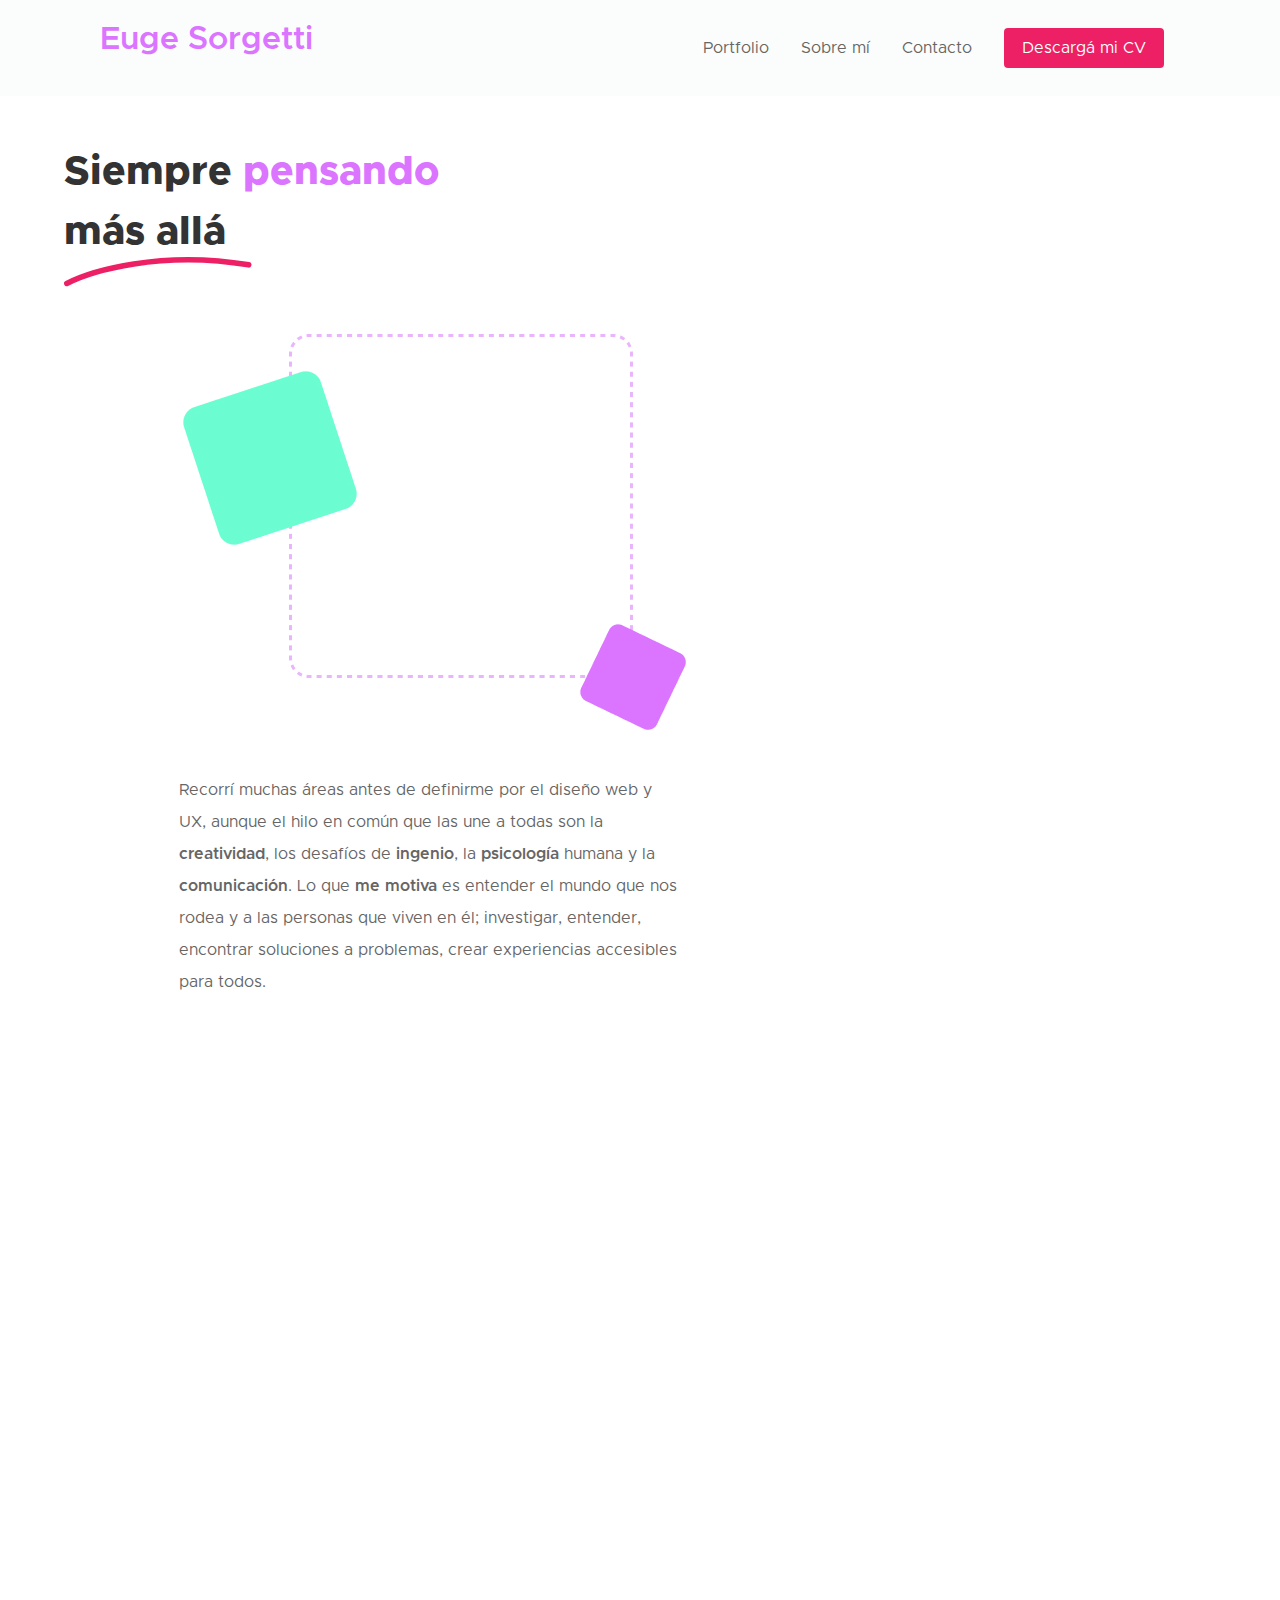
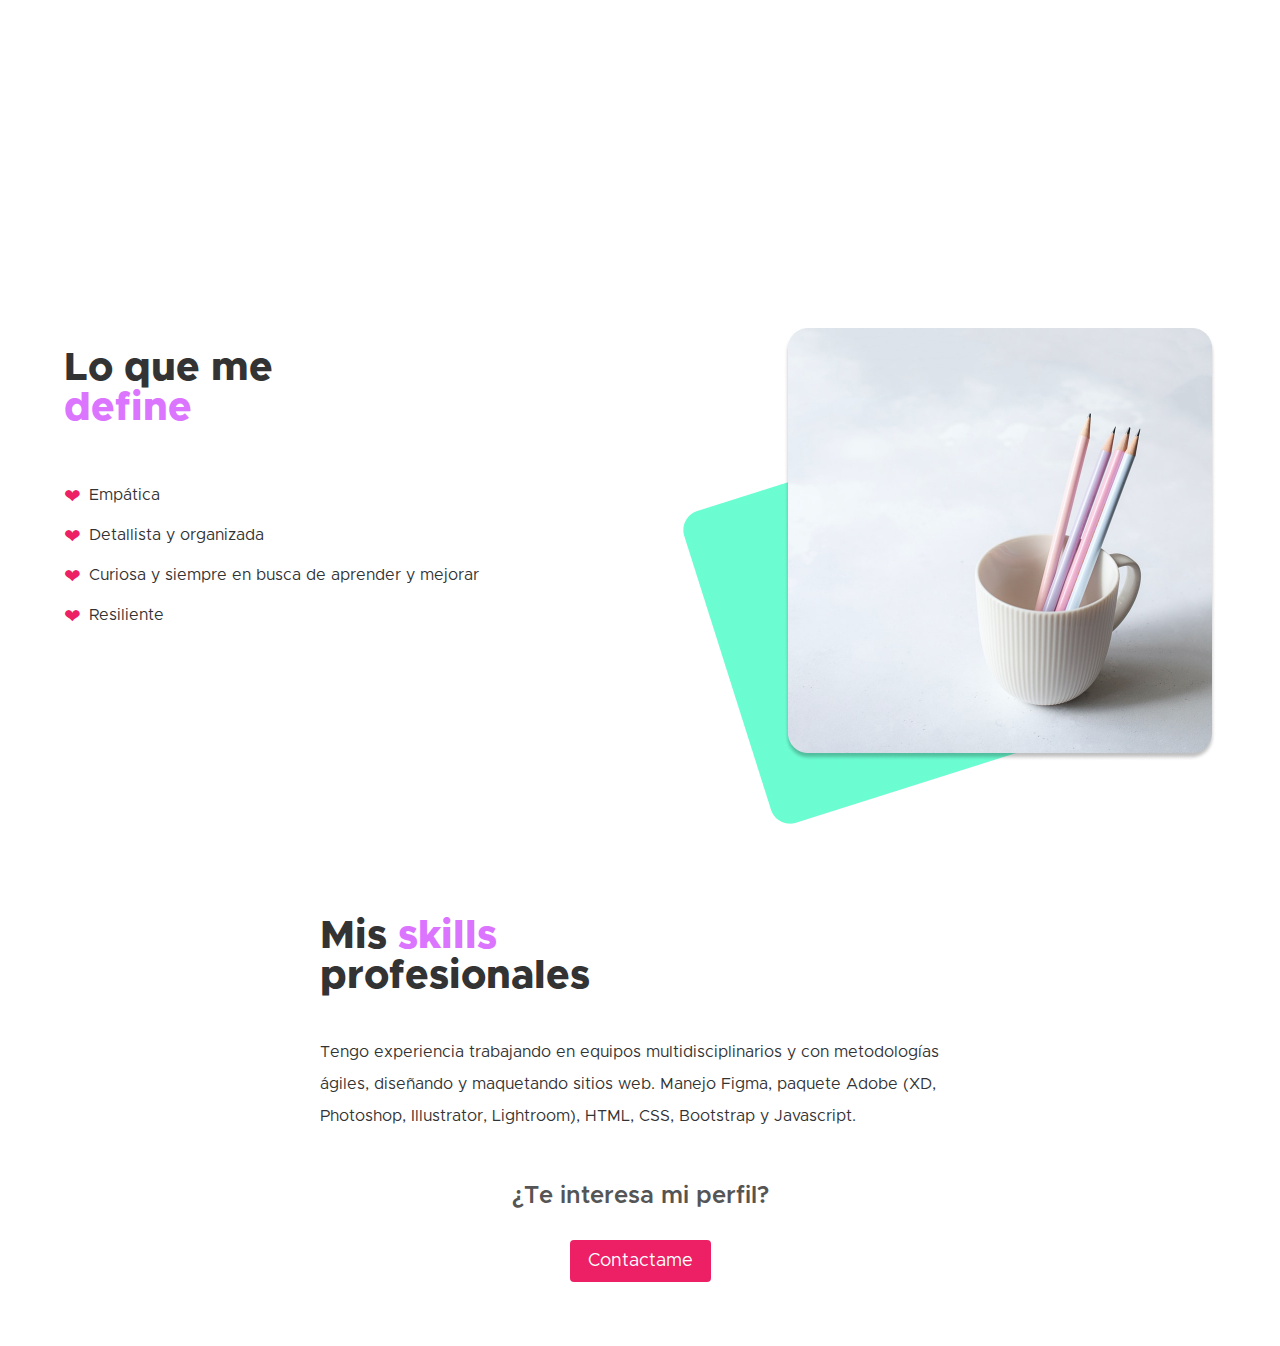
==== about.html @ 600e2c35 "Portfolio 2022" ====
<!DOCTYPE html>
<html lang="en">

<head>
    <meta charset="UTF-8">
    <meta http-equiv="X-UA-Compatible" content="IE=edge">
    <meta name="viewport" content="width=device-width, initial-scale=1.0">
    <link rel="stylesheet" href="style.css">
    <title>Document</title>
</head>

<body>
    <nav class="navbar">
        <div class="logo"><a href="index.html">Euge Sorgetti</a></div>
        <ul class="nav">
            <li class="nav-link">
                <a href="index.html#portfolio">Portfolio</a>
            </li>
            <li class="nav-link">
                <a href="about.html">Sobre mí</a>
            </li>
            <li class="nav-link">
                <a href="contacto.html">Contacto</a>
            </li>
            <li class="nav-link">
                <a href="https://drive.google.com/file/d/1_yiZOgOAzIWx47Ygrekd1llctquznwh_/view?usp=sharing" target="_blank" class="btn nav-btn">Descargá mi CV</a>
            </li>
        </ul>
    </nav>
    <section class="hero about">
            <h1>Siempre <span>pensando</span> <br> más allá <svg width="268" height="43" viewBox="0 0 268 43" fill="none" xmlns="http://www.w3.org/2000/svg">
                <path d="M4 38.5001C38.3333 20.8335 138.4 -9.19988 264 12.0001" stroke="#ED2065" stroke-width="8"
                    stroke-linecap="round" />
            </svg></h1>
           
        <div>
            <img src="imgs/squares.jpg" alt="">
            <p>

                Recorrí muchas áreas antes de definirme por el diseño web y UX, aunque el hilo en común que las une a
                todas son la <em>creatividad</em>, los desafíos de <em>ingenio</em>, la <em>psicología</em> humana y la <em>comunicación</em>.
                Lo que <em>me motiva</em> es entender el mundo que nos rodea y a las personas que viven en él; investigar,
                entender, encontrar soluciones a problemas, crear experiencias accesibles para todos.
            </p>
        </div>
    </section>
    <section class="quote">
        <p class="quotation">“A veces pienso hasta en seis cosas imposibles antes del desayuno”</p>
        <p class="source">Lewis Carroll, Alicia en el País de las Maravillas</p>
    </section>
    <section class="about-me">
        <div>
            <h2>Lo que me <span> <br> define</span></h2>
            <ul>
                <li>Empática</li>
                <li>Detallista y organizada</li>
                <li>Curiosa y siempre en busca de aprender y mejorar</li>
                <li>Resiliente</li>
            </ul>
        </div>
        <div>
            <img src="imgs/about-me.jpg" alt="">
        </div>
    </section>
    <section class="skills">
        <h2>Mis <span>skills</span> <br> profesionales</h2>
        <p>Tengo experiencia trabajando en equipos multidisciplinarios y con metodologías ágiles, diseñando y maquetando
            sitios web.


            Manejo Figma, paquete Adobe (XD, Photoshop, Illustrator, Lightroom), HTML, CSS, Bootstrap y Javascript.

        </p>
        <div class="contact-me">
            <p>¿Te interesa mi perfil?</p>
            <a href="contacto.html" class="btn">Contactame</a>
        </div>
    </section>

</body>

</html>
---- style.css ----
* {
  margin: 0;
  padding: 0;
  -webkit-box-sizing: border-box;
          box-sizing: border-box;
}

/*Font Face*/
@font-face {
  font-family: 'Metropolis';
  src: url(metropolis/Metropolis-Thin.otf);
  font-weight: 100;
  font-style: normal;
}

@font-face {
  font-family: 'Metropolis';
  src: url(metropolis/Metropolis-ExtraLight.otf);
  font-weight: 200;
  font-style: normal;
}

@font-face {
  font-family: 'Metropolis';
  src: url(metropolis/Metropolis-Light.otf);
  font-weight: 300;
  font-style: normal;
}

@font-face {
  font-family: 'Metropolis';
  src: url(metropolis/Metropolis-Regular.otf);
  font-weight: 400;
  font-style: normal;
}

@font-face {
  font-family: 'Metropolis';
  src: url(metropolis/Metropolis-Medium.otf);
  font-weight: 500;
  font-style: normal;
}

@font-face {
  font-family: 'Metropolis';
  src: url(metropolis/Metropolis-SemiBold.otf);
  font-weight: 600;
  font-style: normal;
}

@font-face {
  font-family: 'Metropolis';
  src: url(metropolis/Metropolis-Bold.otf);
  font-weight: 700;
  font-style: normal;
}

@font-face {
  font-family: 'Metropolis';
  src: url(metropolis/Metropolis-ExtraBold.otf);
  font-weight: 800;
  font-style: normal;
}

@font-face {
  font-family: 'Metropolis';
  src: url(metropolis/Metropolis-Black.otf);
  font-weight: 900;
  font-style: normal;
}

@font-face {
  font-family: 'Metropolis';
  src: url(metropolis/Metropolis-ThinItalic.otf);
  font-weight: 100;
  font-style: italic;
}

@font-face {
  font-family: 'Metropolis';
  src: url(metropolis/Metropolis-ExtraLightItalic.otf);
  font-weight: 200;
  font-style: italic;
}

@font-face {
  font-family: 'Metropolis';
  src: url(metropolis/Metropolis-LightItalic.otf);
  font-weight: 300;
  font-style: italic;
}

@font-face {
  font-family: 'Metropolis';
  src: url(metropolis/Metropolis-RegularItalic.otf);
  font-weight: 400;
  font-style: italic;
}

@font-face {
  font-family: 'Metropolis';
  src: url(metropolis/Metropolis-MediumItalic.otf);
  font-weight: 500;
  font-style: italic;
}

@font-face {
  font-family: 'Metropolis';
  src: url(metropolis/Metropolis-SemiBold.otf);
  font-weight: 600;
  font-style: italic;
}

@font-face {
  font-family: 'Metropolis';
  src: url(metropolis/Metropolis-BoldItalic.otf);
  font-weight: 700;
  font-style: italic;
}

@font-face {
  font-family: 'Metropolis';
  src: url(metropolis/Metropolis-ExtraBoldItalic.otf);
  font-weight: 800;
  font-style: italic;
}

@font-face {
  font-family: 'Metropolis';
  src: url(metropolis/Metropolis-BlackItalic.otf);
  font-weight: 900;
  font-style: italic;
}

/*Variables*/
/*Base*/
html,
body {
  font-family: 'Metropolis';
  color: #333333;
}

.zd-body {
  background-image: url(imgs/zendesk-bg.jpg);
  min-height: 100vh;
  background-size: cover;
  background-position: center;
}

a {
  text-decoration: none;
  color: #666666;
}

.btn {
  background-color: #ED2065;
  color: #ffffff;
  padding: 12px 18px;
  border-radius: 4px;
  -webkit-box-shadow: inset 0 0 0 0 #c729ff;
          box-shadow: inset 0 0 0 0 #c729ff;
  font-size: 1rem;
  font-family: 'Metropolis';
}

.btn.btn-primary {
  border: none;
  cursor: pointer;
}

.btn:hover {
  -webkit-box-shadow: inset 300px 0 0 0 #c729ff;
          box-shadow: inset 300px 0 0 0 #c729ff;
  -webkit-transition: ease-in 0.3s;
  transition: ease-in 0.3s;
}

input[type="text"], input[type="email"], textarea {
  font-family: 'Metropolis';
  font-size: 1rem;
  padding-left: 12px;
  color: #666666;
}

input[type="text"]:focus, input[type="email"]:focus, textarea:focus {
  outline: 1px solid #FCB5CB;
  -webkit-box-shadow: 0 0 10px #FCB5CB;
          box-shadow: 0 0 10px #FCB5CB;
  border: none;
}

/*Navbar*/
.navbar {
  display: -webkit-box;
  display: -ms-flexbox;
  display: flex;
  width: 100%;
  -webkit-box-pack: justify;
      -ms-flex-pack: justify;
          justify-content: space-between;
  padding: 24px 100px;
  background: #FAFDFC;
}

.navbar .logo {
  font-size: 2rem;
}

.navbar .logo a {
  text-decoration: none;
  color: #DB75FF;
  font-weight: 600;
  font-style: normal;
}

.navbar .nav {
  display: -webkit-box;
  display: -ms-flexbox;
  display: flex;
  list-style: none;
  -webkit-box-pack: space-evenly;
      -ms-flex-pack: space-evenly;
          justify-content: space-evenly;
}

.navbar .nav .nav-link {
  padding: 1rem;
}

.navbar .nav .nav-link a {
  position: relative;
}

.navbar .nav .nav-link a::after {
  position: absolute;
  content: "";
  width: 0px;
  bottom: -10px;
  left: 0;
  height: 3px;
}

.navbar .nav .nav-link a:hover {
  font-weight: 600;
  font-style: normal;
}

.navbar .nav .nav-link a:hover::after {
  position: absolute;
  content: "";
  width: 100%;
  bottom: -10px;
  left: 0;
  height: 3px;
  background: linear-gradient(202.46deg, #ED2065 -19.01%, #DB75FF 20.59%, #2FE0E8 64.29%, #6BFDD1 132.17%);
  -webkit-transition: 300ms;
  transition: 300ms;
}

/*Home*/
.hero {
  display: -webkit-box;
  display: -ms-flexbox;
  display: flex;
  -webkit-box-pack: justify;
      -ms-flex-pack: justify;
          justify-content: space-between;
  -webkit-box-align: start;
      -ms-flex-align: start;
          align-items: flex-start;
  padding-top: 5%;
  max-width: 1300px;
  width: 90%;
  margin: 0 auto;
}

.hero h1 {
  font-weight: 800;
  font-style: normal;
  font-size: 2.5rem;
  margin-top: 20px;
}

.hero h1 span {
  color: #DB75FF;
}

.hero p {
  color: #666666;
  margin: 40px 0 50px 0;
}

.hero .btn {
  font-size: 1.2rem;
}

#portfolio {
  display: -webkit-box;
  display: -ms-flexbox;
  display: flex;
  margin: 0 auto;
  width: 90%;
  -ms-flex-wrap: wrap;
      flex-wrap: wrap;
  -webkit-box-pack: center;
      -ms-flex-pack: center;
          justify-content: center;
  -webkit-box-align: center;
      -ms-flex-align: center;
          align-items: center;
  margin-top: 5%;
}

#portfolio .card {
  width: 40%;
  aspect-ratio: 1/1;
  display: -webkit-box;
  display: -ms-flexbox;
  display: flex;
  -webkit-box-orient: vertical;
  -webkit-box-direction: normal;
      -ms-flex-direction: column;
          flex-direction: column;
  -webkit-box-pack: center;
      -ms-flex-pack: center;
          justify-content: center;
  -webkit-box-align: center;
      -ms-flex-align: center;
          align-items: center;
  border-radius: 20px;
  padding: 50px;
  margin: 20px;
  text-align: center;
}

#portfolio .card:nth-child(1) {
  background: -webkit-gradient(linear, left top, left bottom, from(#F9E6EA), to(#FCB5CB));
  background: linear-gradient(180deg, #F9E6EA 0%, #FCB5CB 100%);
}

#portfolio .card:nth-child(2) {
  background: -webkit-gradient(linear, left top, left bottom, from(#F4E6F9), to(#E9B5FC));
  background: linear-gradient(180deg, #F4E6F9 0%, #E9B5FC 100%);
}

#portfolio .card:nth-child(3) {
  background: linear-gradient(178.85deg, #C5FAFC 15.34%, #2FE0E8 130.02%);
}

#portfolio .card:nth-child(4) {
  background: -webkit-gradient(linear, left top, left bottom, from(#D4F9EE), to(#6BFDD1));
  background: linear-gradient(180deg, #D4F9EE 0%, #6BFDD1 100%);
}

#portfolio .card img {
  width: 80%;
  margin-bottom: 24px;
}

#portfolio .card .card-title {
  color: #333333;
  margin: 24px 0;
}

#portfolio .card .card-description {
  color: #555555;
  font-size: 0.875rem;
}

/*About*/
.hero.about {
  max-width: 1500px;
  padding-top: 2%;
  -webkit-box-orient: vertical;
  -webkit-box-direction: normal;
      -ms-flex-direction: column;
          flex-direction: column;
}

.hero.about h1 {
  position: relative;
  margin-bottom: 72px;
  line-height: 1.5;
}

.hero.about h1 svg {
  position: absolute;
  left: 0;
  top: 90%;
  width: 50%;
}

.hero.about div {
  display: -webkit-box;
  display: -ms-flexbox;
  display: flex;
  -webkit-box-pack: justify;
      -ms-flex-pack: justify;
          justify-content: space-between;
  width: 80%;
  -ms-flex-item-align: center;
      align-self: center;
  -ms-flex-wrap: wrap;
      flex-wrap: wrap;
}

.hero.about div img {
  -ms-flex-item-align: start;
      align-self: flex-start;
}

.hero.about p {
  max-width: 500px;
  line-height: 2;
}

.hero.about p em {
  font-weight: 600;
  font-style: normal;
}

.quote {
  background-image: url(imgs/mesh.jpg);
  background-attachment: fixed;
  background-size: cover;
  min-height: 80vh;
  color: #ffffff;
  display: -webkit-box;
  display: -ms-flexbox;
  display: flex;
  -webkit-box-pack: center;
      -ms-flex-pack: center;
          justify-content: center;
  -webkit-box-align: center;
      -ms-flex-align: center;
          align-items: center;
  -webkit-box-orient: vertical;
  -webkit-box-direction: normal;
      -ms-flex-direction: column;
          flex-direction: column;
  text-align: center;
  margin-top: 96px;
}

.quote .quotation {
  font-size: 2rem;
  font-weight: 700;
  font-style: normal;
  width: 90%;
  max-width: 400px;
}

.quote .source {
  font-size: 1rem;
  font-weight: 300;
  font-style: italic;
  margin-top: 24px;
}

.about-me {
  display: -webkit-box;
  display: -ms-flexbox;
  display: flex;
  -webkit-box-orient: horizontal;
  -webkit-box-direction: normal;
      -ms-flex-direction: row;
          flex-direction: row;
  -webkit-box-pack: justify;
      -ms-flex-pack: justify;
          justify-content: space-between;
  -webkit-box-align: space-between;
      -ms-flex-align: space-between;
          align-items: space-between;
  -ms-flex-wrap: wrap;
      flex-wrap: wrap;
  padding-top: 5%;
  max-width: 1300px;
  width: 90%;
  margin: 0 auto;
}

.about-me h2 {
  font-weight: 800;
  font-style: normal;
  font-size: 2.5rem;
  margin-top: 20px;
}

.about-me h2 span {
  color: #DB75FF;
}

.about-me ul {
  margin-top: 48px;
}

.about-me ul li {
  list-style: none;
  padding: 8px 0;
}

.about-me ul li:before {
  content: "\2764";
  color: #ED2065;
  font-size: 1.25rem;
  vertical-align: middle;
  padding-right: 8px;
}

.skills {
  display: -webkit-box;
  display: -ms-flexbox;
  display: flex;
  -webkit-box-orient: horizontal;
  -webkit-box-direction: normal;
      -ms-flex-direction: row;
          flex-direction: row;
  -webkit-box-pack: justify;
      -ms-flex-pack: justify;
          justify-content: space-between;
  -webkit-box-align: space-between;
      -ms-flex-align: space-between;
          align-items: space-between;
  -ms-flex-wrap: wrap;
      flex-wrap: wrap;
  padding-top: 5%;
  max-width: 800px;
  width: 50%;
  margin: 0 auto;
  min-height: 50vh;
  margin-bottom: 5%;
}

.skills h2 {
  font-weight: 800;
  font-style: normal;
  font-size: 2.5rem;
  margin: 20px 0;
}

.skills h2 span {
  color: #DB75FF;
}

.skills p {
  margin: 20px 0;
  line-height: 2;
}

.skills .contact-me {
  display: -webkit-box;
  display: -ms-flexbox;
  display: flex;
  -webkit-box-orient: vertical;
  -webkit-box-direction: normal;
      -ms-flex-direction: column;
          flex-direction: column;
  -webkit-box-pack: center;
      -ms-flex-pack: center;
          justify-content: center;
  -webkit-box-align: center;
      -ms-flex-align: center;
          align-items: center;
  width: 100%;
}

.skills .contact-me p {
  font-weight: 600;
  font-style: normal;
  font-size: 1.5rem;
  color: #555555;
}

.skills .btn {
  font-size: 1.125rem;
}

/*Contacto*/
.contact-title {
  margin-top: 5%;
  display: -webkit-box;
  display: -ms-flexbox;
  display: flex;
  -webkit-box-orient: vertical;
  -webkit-box-direction: normal;
      -ms-flex-direction: column;
          flex-direction: column;
  -webkit-box-pack: center;
      -ms-flex-pack: center;
          justify-content: center;
  -webkit-box-align: center;
      -ms-flex-align: center;
          align-items: center;
}

.contact-title svg {
  height: 120px;
  margin-top: 16px;
  margin-bottom: 16px;
}

.contact-title h1 {
  font-weight: 800;
  font-style: normal;
  font-size: 2.5rem;
}

#form {
  width: 100%;
  max-width: 600px;
  margin: 0 auto;
  margin-bottom: 5%;
}

#form div:nth-child(1) {
  display: -webkit-box;
  display: -ms-flexbox;
  display: flex;
  width: 100%;
}

#form div:nth-child(1) .form-input {
  -webkit-box-flex: 0;
      -ms-flex: 0 1 50%;
          flex: 0 1 50%;
}

#form div:nth-child(1) .form-input:nth-child(1) {
  margin-right: 8px;
}

#form .form-input {
  display: -webkit-box;
  display: -ms-flexbox;
  display: flex;
  -webkit-box-orient: vertical;
  -webkit-box-direction: normal;
      -ms-flex-direction: column;
          flex-direction: column;
  -webkit-box-pack: start;
      -ms-flex-pack: start;
          justify-content: flex-start;
  -webkit-box-align: start;
      -ms-flex-align: start;
          align-items: flex-start;
  margin: 12px 0;
}

#form .form-input label, #form .form-input input {
  margin: 8px 0;
}

#form .form-input input {
  border: 1px solid #C4C4C4;
  background-color: #FAFDFC;
  height: 36px;
  width: 100%;
}

#form .form-input ::-webkit-input-placeholder {
  font-family: 'Metropolis';
  font-size: 1rem;
}

#form .form-input :-ms-input-placeholder {
  font-family: 'Metropolis';
  font-size: 1rem;
}

#form .form-input ::-ms-input-placeholder {
  font-family: 'Metropolis';
  font-size: 1rem;
}

#form .form-input ::placeholder {
  font-family: 'Metropolis';
  font-size: 1rem;
}

#form .form-textarea {
  margin-bottom: 24px;
}

#form .form-textarea textarea {
  width: 100%;
  aspect-ratio: 4/1;
  border: 1px solid #C4C4C4;
}

#form .button-container {
  display: -webkit-box;
  display: -ms-flexbox;
  display: flex;
  -webkit-box-pack: center;
      -ms-flex-pack: center;
          justify-content: center;
  -webkit-box-align: center;
      -ms-flex-align: center;
          align-items: center;
}

/*Secciones*/
.section.hero {
  display: -webkit-box;
  display: -ms-flexbox;
  display: flex;
  -webkit-box-orient: horizontal;
  -webkit-box-direction: normal;
      -ms-flex-direction: row;
          flex-direction: row;
  -webkit-box-pack: justify;
      -ms-flex-pack: justify;
          justify-content: space-between;
  -webkit-box-align: space-between;
      -ms-flex-align: space-between;
          align-items: space-between;
  -ms-flex-wrap: wrap;
      flex-wrap: wrap;
  padding-top: 5%;
  max-width: 800px;
  width: 50%;
  margin: 0 auto;
}

.section.hero p {
  margin: 8px 0;
}

.section.hero h1 {
  margin-bottom: 48px;
}

.mockups {
  width: 80%;
  margin: 10% auto;
  background-image: url(imgs/bg-zd-mockups.png);
  background-size: 35vw;
  background-repeat: no-repeat;
  background-position: center;
}

.mockups .row {
  display: -webkit-box;
  display: -ms-flexbox;
  display: flex;
  -webkit-box-orient: horizontal;
  -webkit-box-direction: normal;
      -ms-flex-direction: row;
          flex-direction: row;
  -webkit-box-pack: start;
      -ms-flex-pack: start;
          justify-content: flex-start;
  -webkit-box-align: start;
      -ms-flex-align: start;
          align-items: flex-start;
}

.mockups .row:nth-child(2) {
  -webkit-box-pack: end;
      -ms-flex-pack: end;
          justify-content: flex-end;
  position: relative;
}

.mockups .row div {
  text-align: center;
  position: relative;
}

.mockups .row div h2 {
  margin: 24px 0;
}

.mockups .row div .btn {
  display: inline-block;
  margin: 12px 0;
}
/*# sourceMappingURL=style.css.map */
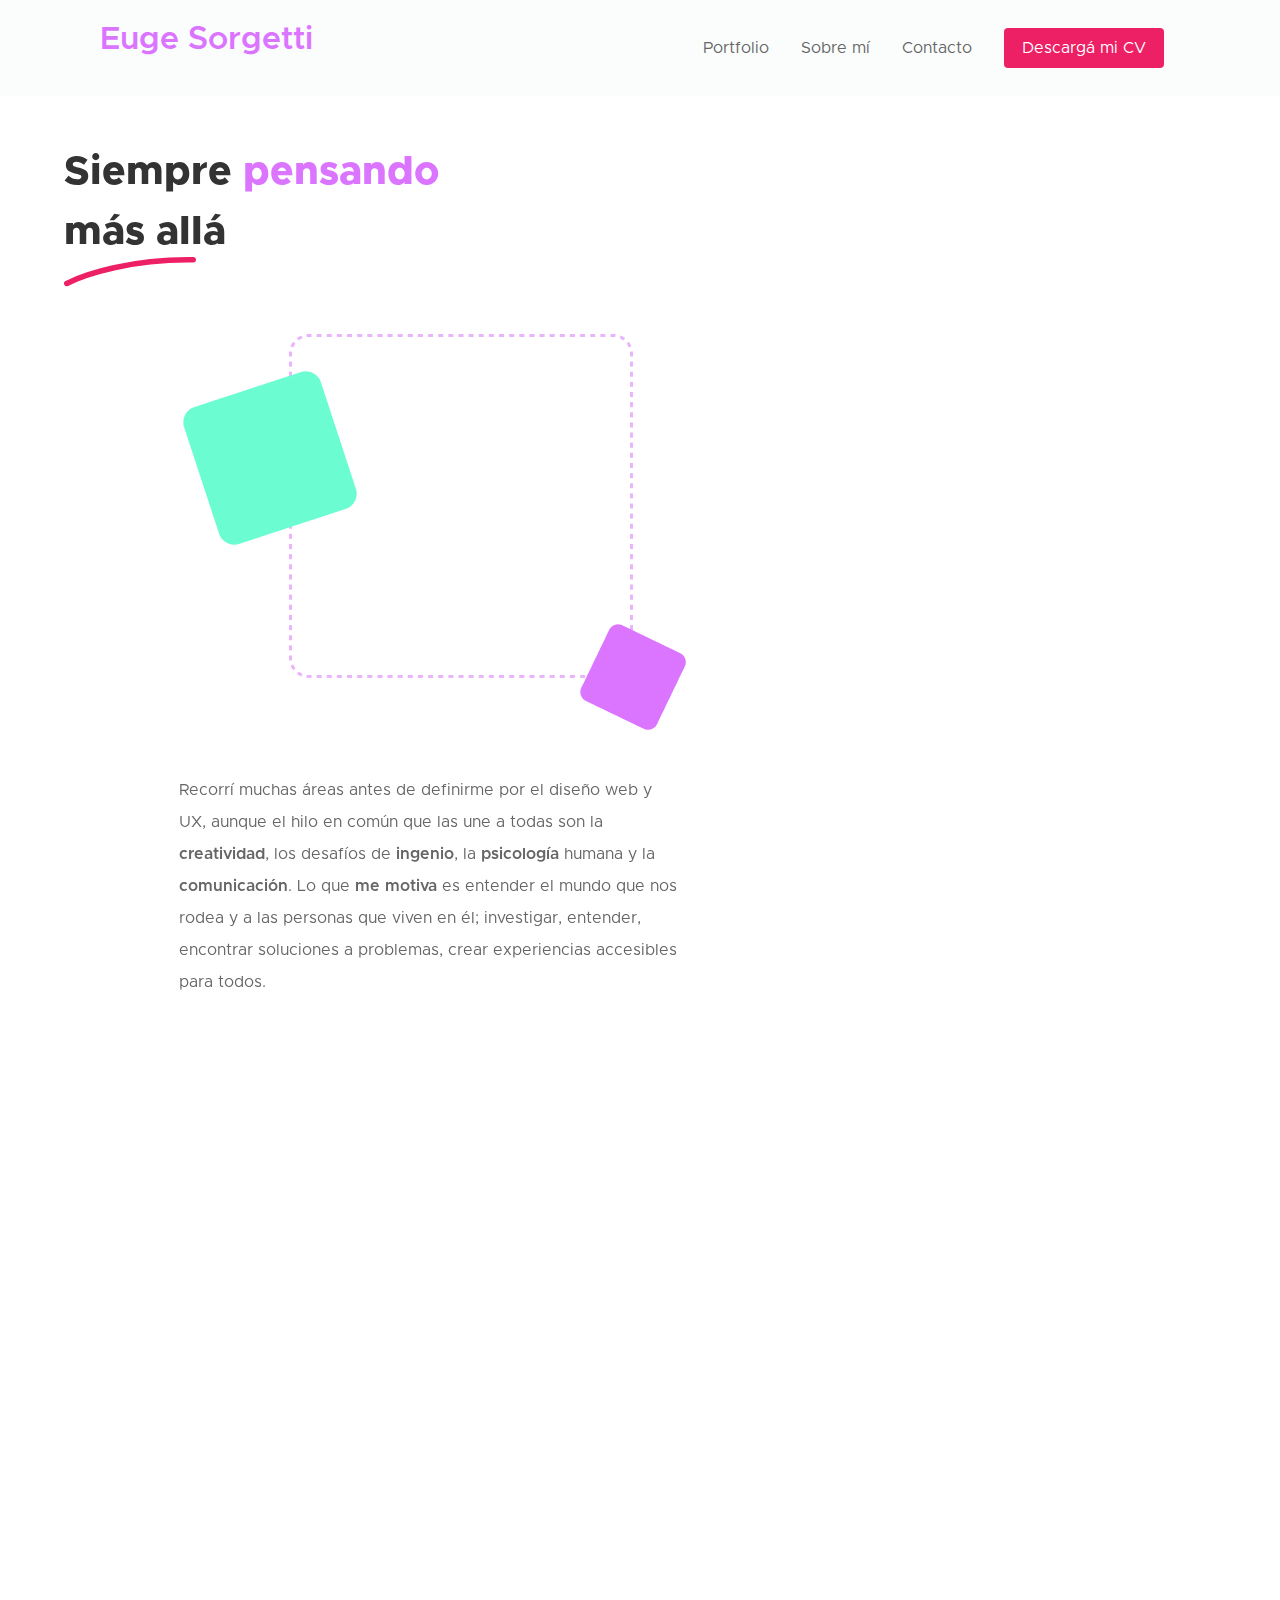
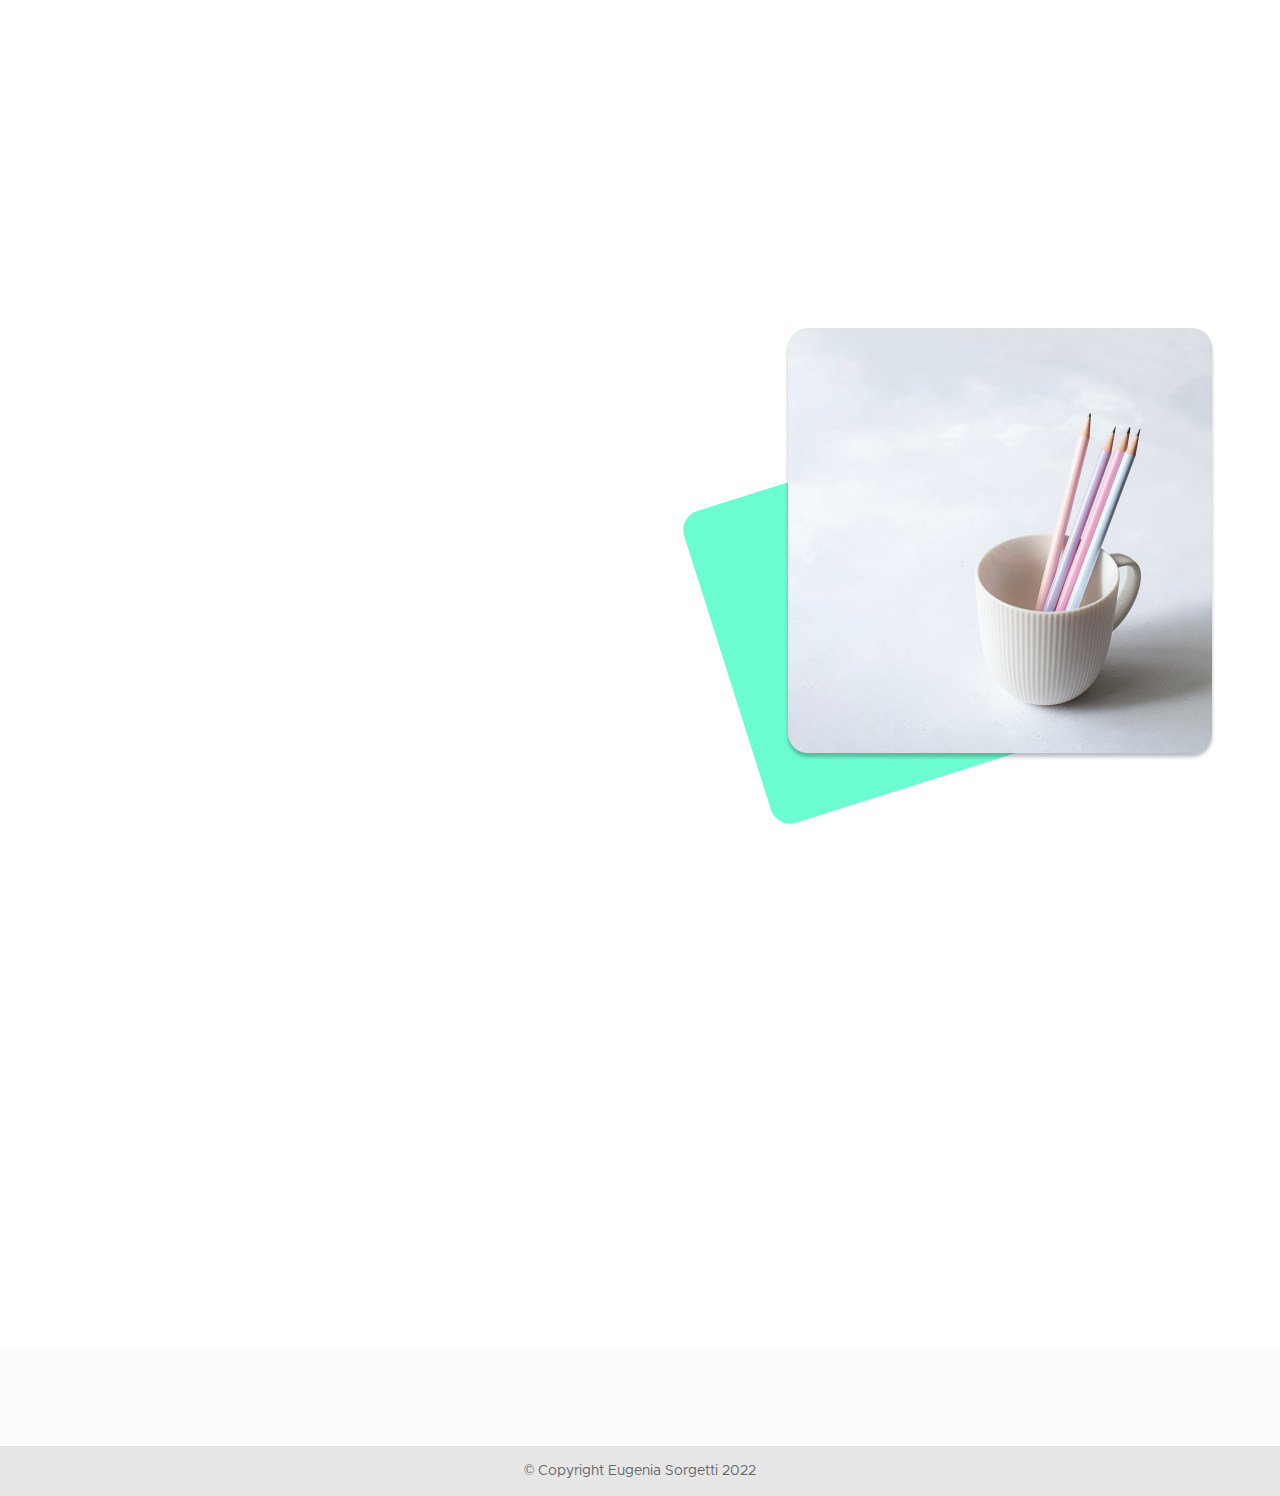
==== commit 7dc26768: "Animaciones" ====
--- a/about.html
+++ b/about.html
@@ -1,18 +1,24 @@
 <!DOCTYPE html>
 <html lang="en">
 
-<head>
-    <meta charset="UTF-8">
-    <meta http-equiv="X-UA-Compatible" content="IE=edge">
-    <meta name="viewport" content="width=device-width, initial-scale=1.0">
-    <link rel="stylesheet" href="style.css">
-    <title>Document</title>
-</head>
+    <!DOCTYPE html>
+    <html lang="en">
+    <head>
+        <meta charset="UTF-8">
+        <meta http-equiv="X-UA-Compatible" content="IE=edge">
+        <meta name="viewport" content="width=device-width, initial-scale=1.0">
+        <link rel="icon" type="image/x-icon" href="imgs/favicon.svg">
+        <link rel="stylesheet" href="https://cdnjs.cloudflare.com/ajax/libs/font-awesome/6.1.1/css/all.min.css" integrity="sha512-KfkfwYDsLkIlwQp6LFnl8zNdLGxu9YAA1QvwINks4PhcElQSvqcyVLLD9aMhXd13uQjoXtEKNosOWaZqXgel0g==" crossorigin="anonymous" referrerpolicy="no-referrer" />
+        <link href="https://unpkg.com/aos@2.3.1/dist/aos.css" rel="stylesheet">
+        <link rel="stylesheet" href="style.css">
+        <title>Euge Sorgetti | Diseño y Desarrollo Web</title>
+    </head>
 
 <body>
     <nav class="navbar">
         <div class="logo"><a href="index.html">Euge Sorgetti</a></div>
-        <ul class="nav">
+        <i class="fa-solid fa-bars" id="burger"></i>
+        <ul class="nav" id="nav">
             <li class="nav-link">
                 <a href="index.html#portfolio">Portfolio</a>
             </li>
@@ -27,56 +33,74 @@
             </li>
         </ul>
     </nav>
+<main>
     <section class="hero about">
-            <h1>Siempre <span>pensando</span> <br> más allá <svg width="268" height="43" viewBox="0 0 268 43" fill="none" xmlns="http://www.w3.org/2000/svg">
-                <path d="M4 38.5001C38.3333 20.8335 138.4 -9.19988 264 12.0001" stroke="#ED2065" stroke-width="8"
-                    stroke-linecap="round" />
-            </svg></h1>
-           
-        <div>
-            <img src="imgs/squares.jpg" alt="">
-            <p>
+        <h1  data-aos="fade-right" data-aos-duration="1000">Siempre <span>pensando</span> <br> más allá <svg width="268" height="43" viewBox="0 0 268 43" fill="none" xmlns="http://www.w3.org/2000/svg">
+            <path d="M4 38.5001C38.3333 20.8335 138.4 -9.19988 264 12.0001" stroke="#ED2065" stroke-width="8"
+                stroke-linecap="round"/>
+        </svg></h1>
+       
+    <div>
+        <img src="imgs/squares.jpg" alt=""  data-aos="fade-up-right" data-aos-duration="1500">
+        <p data-aos="fade-up-left" data-aos-duration="1500">
 
-                Recorrí muchas áreas antes de definirme por el diseño web y UX, aunque el hilo en común que las une a
-                todas son la <em>creatividad</em>, los desafíos de <em>ingenio</em>, la <em>psicología</em> humana y la <em>comunicación</em>.
-                Lo que <em>me motiva</em> es entender el mundo que nos rodea y a las personas que viven en él; investigar,
-                entender, encontrar soluciones a problemas, crear experiencias accesibles para todos.
-            </p>
-        </div>
-    </section>
-    <section class="quote">
-        <p class="quotation">“A veces pienso hasta en seis cosas imposibles antes del desayuno”</p>
-        <p class="source">Lewis Carroll, Alicia en el País de las Maravillas</p>
-    </section>
-    <section class="about-me">
-        <div>
-            <h2>Lo que me <span> <br> define</span></h2>
-            <ul>
-                <li>Empática</li>
-                <li>Detallista y organizada</li>
-                <li>Curiosa y siempre en busca de aprender y mejorar</li>
-                <li>Resiliente</li>
-            </ul>
-        </div>
-        <div>
-            <img src="imgs/about-me.jpg" alt="">
-        </div>
-    </section>
-    <section class="skills">
-        <h2>Mis <span>skills</span> <br> profesionales</h2>
-        <p>Tengo experiencia trabajando en equipos multidisciplinarios y con metodologías ágiles, diseñando y maquetando
-            sitios web.
+            Recorrí muchas áreas antes de definirme por el diseño web y UX, aunque el hilo en común que las une a
+            todas son la <em>creatividad</em>, los desafíos de <em>ingenio</em>, la <em>psicología</em> humana y la <em>comunicación</em>.
+            Lo que <em>me motiva</em> es entender el mundo que nos rodea y a las personas que viven en él; investigar,
+            entender, encontrar soluciones a problemas, crear experiencias accesibles para todos.
+        </p>
+    </div>
+</section>
+<section class="quote">
+    <p class="quotation" data-aos="fade-up"
+    data-aos-anchor-placement="top-bottom" data-aos-duration="1500">“A veces pienso hasta en seis cosas imposibles antes del desayuno”</p>
+    <p class="source" data-aos="fade-up"
+    data-aos-anchor-placement="top-bottom" data-aos-duration="1500" data-aos-delay="300">Lewis Carroll, Alicia en el País de las Maravillas</p>
+</section>
+<section class="about-me">
+    <div>
+        <h2 data-aos="fade-right" data-aos-duration="1000">Lo que me <span> <br> define</span></h2>
+        <ul>
+            <li data-aos="fade-right" data-aos-duration="1000"  data-aos-delay="300">Empática</li>
+            <li data-aos="fade-right" data-aos-duration="1000"  data-aos-delay="400">Detallista y organizada</li>
+            <li data-aos="fade-right" data-aos-duration="1000"  data-aos-delay="500">Curiosa y siempre en busca de aprender y mejorar</li>
+            <li data-aos="fade-right" data-aos-duration="1000"  data-aos-delay="600">Resiliente</li>
+        </ul>
+    </div>
+    <div>
+        <img src="imgs/about-me.jpg" alt="">
+    </div>
+</section>
+<section class="skills" data-aos="fade-up" data-aos-duration="1000">
+    <h2 >Mis <span>skills</span> <br> profesionales</h2>
+    <p>Tengo experiencia trabajando en equipos multidisciplinarios y con metodologías ágiles, diseñando y maquetando
+        sitios web.
 
 
-            Manejo Figma, paquete Adobe (XD, Photoshop, Illustrator, Lightroom), HTML, CSS, Bootstrap y Javascript.
+        Manejo Figma, paquete Adobe (XD, Photoshop, Illustrator, Lightroom), HTML, CSS, Bootstrap y Javascript.
 
-        </p>
-        <div class="contact-me">
-            <p>¿Te interesa mi perfil?</p>
-            <a href="contacto.html" class="btn">Contactame</a>
-        </div>
-    </section>
-
+    </p>
+    <div class="contact-me">
+        <p>¿Te interesa mi perfil?</p>
+        <a href="contacto.html" class="btn"data-aos-delay="500">Contactame</a>
+    </div>
+</section>
+</main>
+<footer>
+    <div class="footer-top">
+        <a href="https://www.linkedin.com/in/eugenia-sorgetti/" target="_blank"><i class="fa-brands fa-linkedin-in"></i></a>
+        <a href="https://www.behance.net/eugesorgetti" target="_blank"><i class="fa-brands fa-behance"></i></a>
+        <a href="https://github.com/EugeSorgetti"><i class="fa-brands fa-github"></i></a>
+    </div>
+    <div class="footer-bottom">
+        <p>© Copyright Eugenia Sorgetti 2022</p>
+    </div>
+</footer>
+    <script src="app.js"></script>
+    <script src="https://unpkg.com/aos@2.3.1/dist/aos.js"></script>
+    <script>
+        AOS.init();
+      </script>
 </body>
 
 </html>--- a/style.css
+++ b/style.css
@@ -189,6 +189,10 @@
   border: none;
 }
 
+p {
+  line-height: 2;
+}
+
 /*Navbar*/
 .navbar {
   display: -webkit-box;
@@ -200,6 +204,10 @@
           justify-content: space-between;
   padding: 24px 100px;
   background: #FAFDFC;
+}
+
+.navbar i {
+  display: none;
 }
 
 .navbar .logo {
@@ -255,6 +263,46 @@
   background: linear-gradient(202.46deg, #ED2065 -19.01%, #DB75FF 20.59%, #2FE0E8 64.29%, #6BFDD1 132.17%);
   -webkit-transition: 300ms;
   transition: 300ms;
+}
+
+/*Footer*/
+.footer-top, .footer-bottom {
+  display: -webkit-box;
+  display: -ms-flexbox;
+  display: flex;
+  -webkit-box-pack: center;
+      -ms-flex-pack: center;
+          justify-content: center;
+  -webkit-box-align: center;
+      -ms-flex-align: center;
+          align-items: center;
+}
+
+.footer-top {
+  height: 100px;
+  background-color: #FAFDFC;
+  margin-top: 2%;
+}
+
+.footer-top i {
+  font-size: 1.5rem;
+  padding: 24px;
+  color: #333333;
+}
+
+.footer-top i:hover {
+  color: #ED2065;
+  -webkit-transition: 200ms ease-in;
+  transition: 200ms ease-in;
+  -webkit-transform: scale(1.2);
+          transform: scale(1.2);
+}
+
+.footer-bottom {
+  height: 50px;
+  font-size: 0.875rem;
+  color: #666666;
+  background-color: #e6e6e6;
 }
 
 /*Home*/
@@ -331,6 +379,15 @@
   padding: 50px;
   margin: 20px;
   text-align: center;
+}
+
+#portfolio .card:hover {
+  -webkit-transform: translateY(-5px);
+          transform: translateY(-5px);
+  -webkit-box-shadow: 0 10px 10px 0 rgba(0, 0, 0, 0.2);
+          box-shadow: 0 10px 10px 0 rgba(0, 0, 0, 0.2);
+  -webkit-transition: 200ms ease-in;
+  transition: 200ms ease-in;
 }
 
 #portfolio .card:nth-child(1) {
@@ -731,12 +788,9 @@
 }
 
 .mockups {
-  width: 80%;
-  margin: 10% auto;
-  background-image: url(imgs/bg-zd-mockups.png);
-  background-size: 35vw;
-  background-repeat: no-repeat;
-  background-position: center;
+  width: 90%;
+  max-width: 1400px;
+  margin: 7% auto;
 }
 
 .mockups .row {
@@ -755,7 +809,7 @@
           align-items: flex-start;
 }
 
-.mockups .row:nth-child(2) {
+.mockups .row.row-right {
   -webkit-box-pack: end;
       -ms-flex-pack: end;
           justify-content: flex-end;
@@ -775,4 +829,233 @@
   display: inline-block;
   margin: 12px 0;
 }
+
+.mockups .row div img {
+  width: 100%;
+  max-width: 500px;
+  -webkit-box-shadow: 0 0 10px rgba(0, 0, 0, 0.2);
+          box-shadow: 0 0 10px rgba(0, 0, 0, 0.2);
+}
+
+.mockups.wd .row {
+  -webkit-box-pack: center;
+      -ms-flex-pack: center;
+          justify-content: center;
+  -webkit-box-align: start;
+      -ms-flex-align: start;
+          align-items: flex-start;
+  margin-bottom: 10%;
+  -ms-flex-wrap: wrap;
+      flex-wrap: wrap;
+}
+
+.mockups.wd .row div {
+  -webkit-box-flex: 0;
+      -ms-flex: 0 0 50%;
+          flex: 0 0 50%;
+}
+
+.mockups.wd .row div.paragraph-desktop {
+  width: 100%;
+  max-width: 600px;
+  padding: 5% 0;
+}
+
+.mockups.wd .row div.paragraph-desktop p {
+  text-align: left;
+  margin-top: 16px;
+}
+
+.mockups.wd .row div.paragraph-mobile {
+  display: none;
+}
+
+@media only screen and (max-width: 768px) {
+  main::after {
+    content: "";
+    position: absolute;
+    width: 100%;
+    height: 0;
+  }
+  main.darken {
+    position: relative;
+    z-index: -4;
+  }
+  main.darken::after {
+    content: "";
+    position: absolute;
+    width: 100%;
+    height: 100%;
+    top: 0%;
+    left: 0;
+    background-color: rgba(0, 0, 0, 0.2);
+    -webkit-transition: 500ms ease-in-out;
+    transition: 500ms ease-in-out;
+  }
+  .navbar {
+    padding: 16px 24px;
+    position: relative;
+    -webkit-box-align: center;
+        -ms-flex-align: center;
+            align-items: center;
+  }
+  .navbar i {
+    display: block;
+  }
+  .navbar .logo a {
+    font-size: 1.5rem;
+    line-height: 0;
+    letter-spacing: -1px;
+  }
+  .navbar .nav {
+    height: 0px;
+    overflow: hidden;
+    display: block;
+    position: absolute;
+    right: 0;
+    top: 100%;
+    background-color: #FAFDFC;
+  }
+  .navbar .nav.active {
+    height: 200px;
+    -webkit-box-shadow: -1px 5px 5px 0px rgba(0, 0, 0, 0.2);
+            box-shadow: -1px 5px 5px 0px rgba(0, 0, 0, 0.2);
+    -webkit-transform: translateY(0);
+            transform: translateY(0);
+    -webkit-transition: 500ms ease-in-out;
+    transition: 500ms ease-in-out;
+  }
+  .navbar .nav:not(.active) {
+    -webkit-transition: 500ms ease-in-out;
+    transition: 500ms ease-in-out;
+  }
+  .navbar .nav .nav-link {
+    text-align: center;
+  }
+  .navbar .nav .nav-link a.btn {
+    padding: 10px;
+  }
+  .hero {
+    -webkit-box-orient: vertical;
+    -webkit-box-direction: normal;
+        -ms-flex-direction: column;
+            flex-direction: column;
+    -webkit-box-pack: center;
+        -ms-flex-pack: center;
+            justify-content: center;
+    -webkit-box-align: center;
+        -ms-flex-align: center;
+            align-items: center;
+  }
+  .hero h1 {
+    line-height: 1.5;
+  }
+  .hero p {
+    margin-top: 8px;
+    margin-bottom: 24px;
+  }
+  .hero img {
+    width: 100%;
+  }
+  .hero div {
+    margin: 10% 0;
+  }
+  .hero.section {
+    width: 100%;
+    padding: 5%;
+  }
+  .hero.section h1 {
+    margin-bottom: 16px;
+  }
+  .hero.about h1 {
+    line-height: 1.2;
+    text-align: center;
+    margin-bottom: 48px;
+  }
+  .hero.about h1 svg {
+    top: 100%;
+    left: 50%;
+    -webkit-transform: translateX(-50%);
+            transform: translateX(-50%);
+  }
+  .hero.about div {
+    width: 100%;
+  }
+  .hero.about div img {
+    width: 80%;
+    margin: 0 auto;
+  }
+  #portfolio {
+    width: 100%;
+  }
+  #portfolio .card {
+    width: 100%;
+    margin: 8px;
+  }
+  .mockups .row {
+    margin-bottom: 72px;
+  }
+  .mockups.wd .row {
+    -webkit-box-orient: vertical;
+    -webkit-box-direction: normal;
+        -ms-flex-direction: column;
+            flex-direction: column;
+    margin-bottom: 48px;
+  }
+  .mockups.wd .row div.paragraph-mobile {
+    display: block;
+  }
+  .mockups.wd .row div.paragraph-desktop {
+    display: none;
+  }
+  .quote {
+    margin-top: 24px;
+    background-position: center;
+    padding: 0 12px;
+    min-height: 65vh;
+    margin-bottom: 24px;
+  }
+  .quote .quotation {
+    font-size: 1.5rem;
+    line-height: 1.3;
+  }
+  .quote .source {
+    margin-top: 12px;
+  }
+  .about-me div:nth-child(2) {
+    -webkit-box-ordinal-group: 0;
+        -ms-flex-order: -1;
+            order: -1;
+    margin-top: 24px;
+    margin-bottom: 48px;
+  }
+  .about-me img {
+    width: 90%;
+  }
+  .skills {
+    width: 90%;
+    margin-top: 48px;
+  }
+  #form {
+    width: 90%;
+  }
+  #form div:nth-child(1) {
+    -webkit-box-orient: vertical;
+    -webkit-box-direction: normal;
+        -ms-flex-direction: column;
+            flex-direction: column;
+  }
+  #form textarea::-webkit-input-placeholder {
+    padding-top: 12px;
+  }
+  #form textarea:-ms-input-placeholder {
+    padding-top: 12px;
+  }
+  #form textarea::-ms-input-placeholder {
+    padding-top: 12px;
+  }
+  #form textarea::placeholder {
+    padding-top: 12px;
+  }
+}
 /*# sourceMappingURL=style.css.map */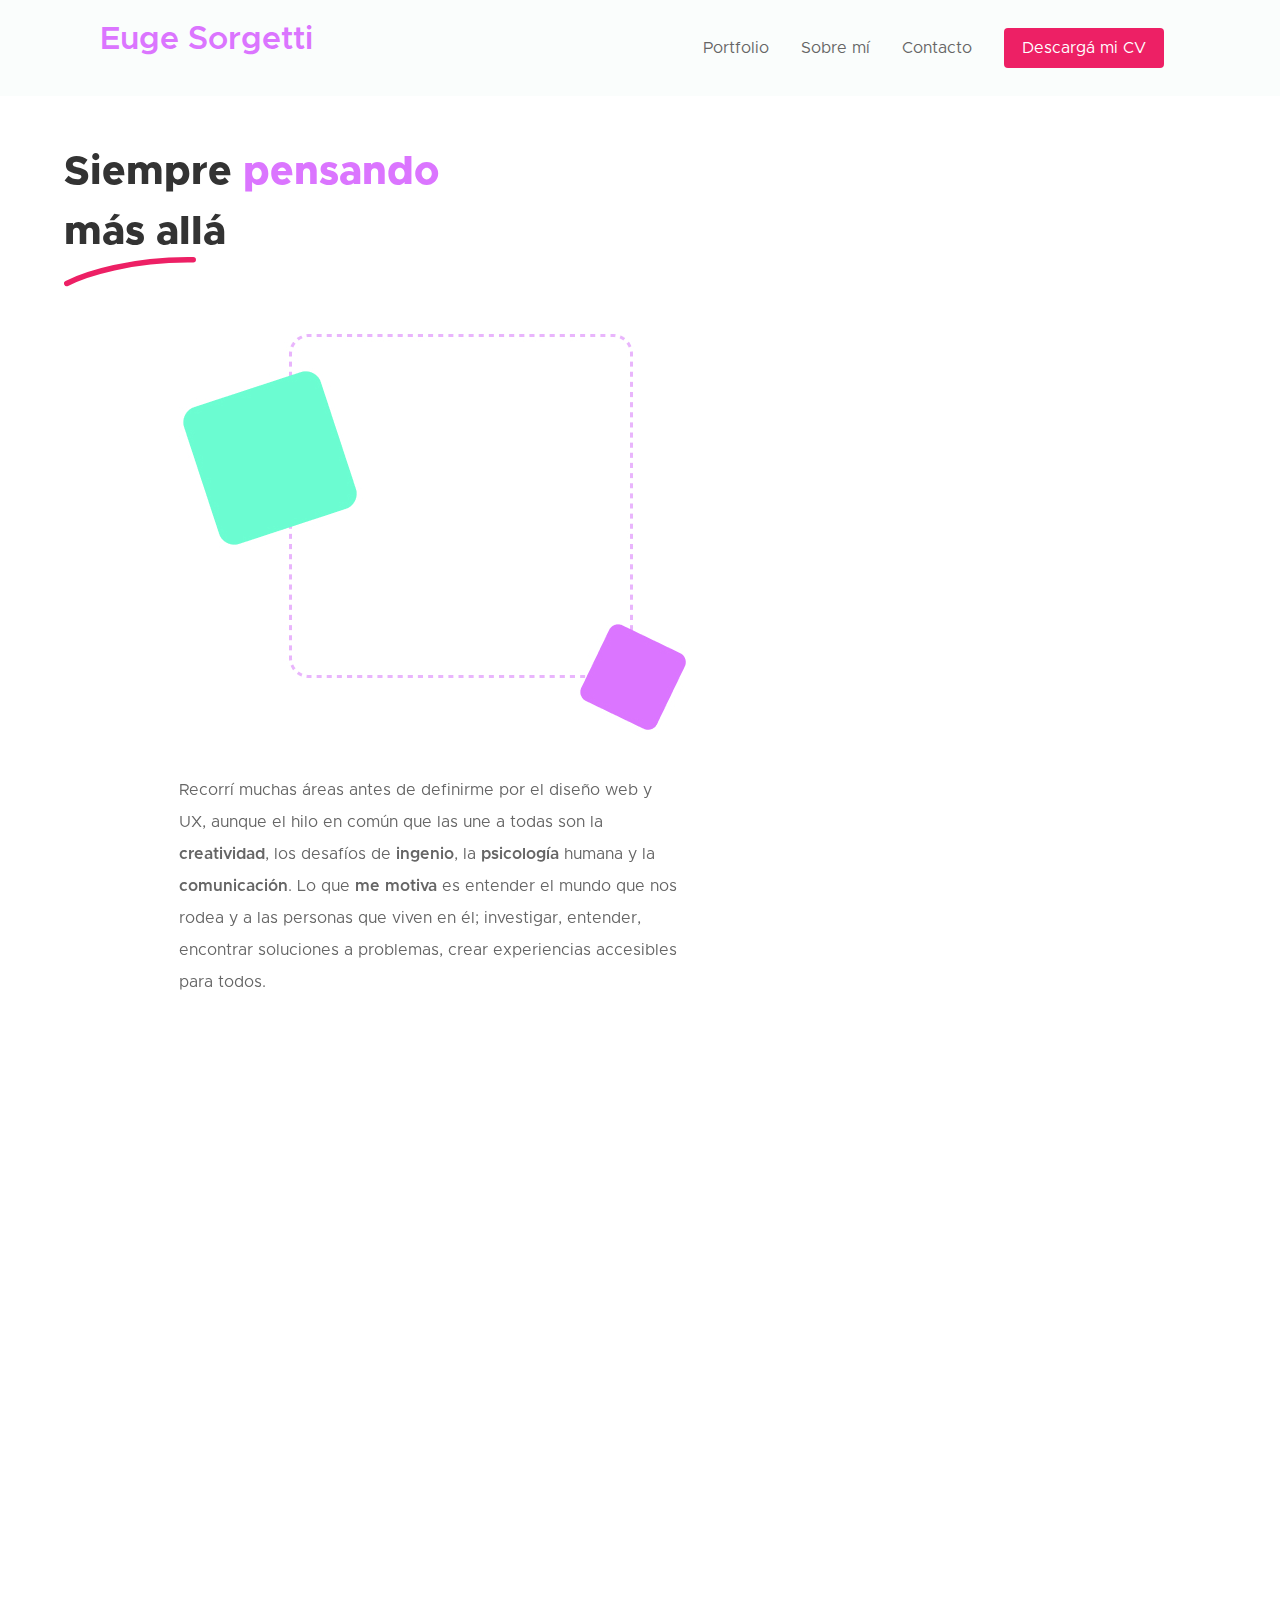
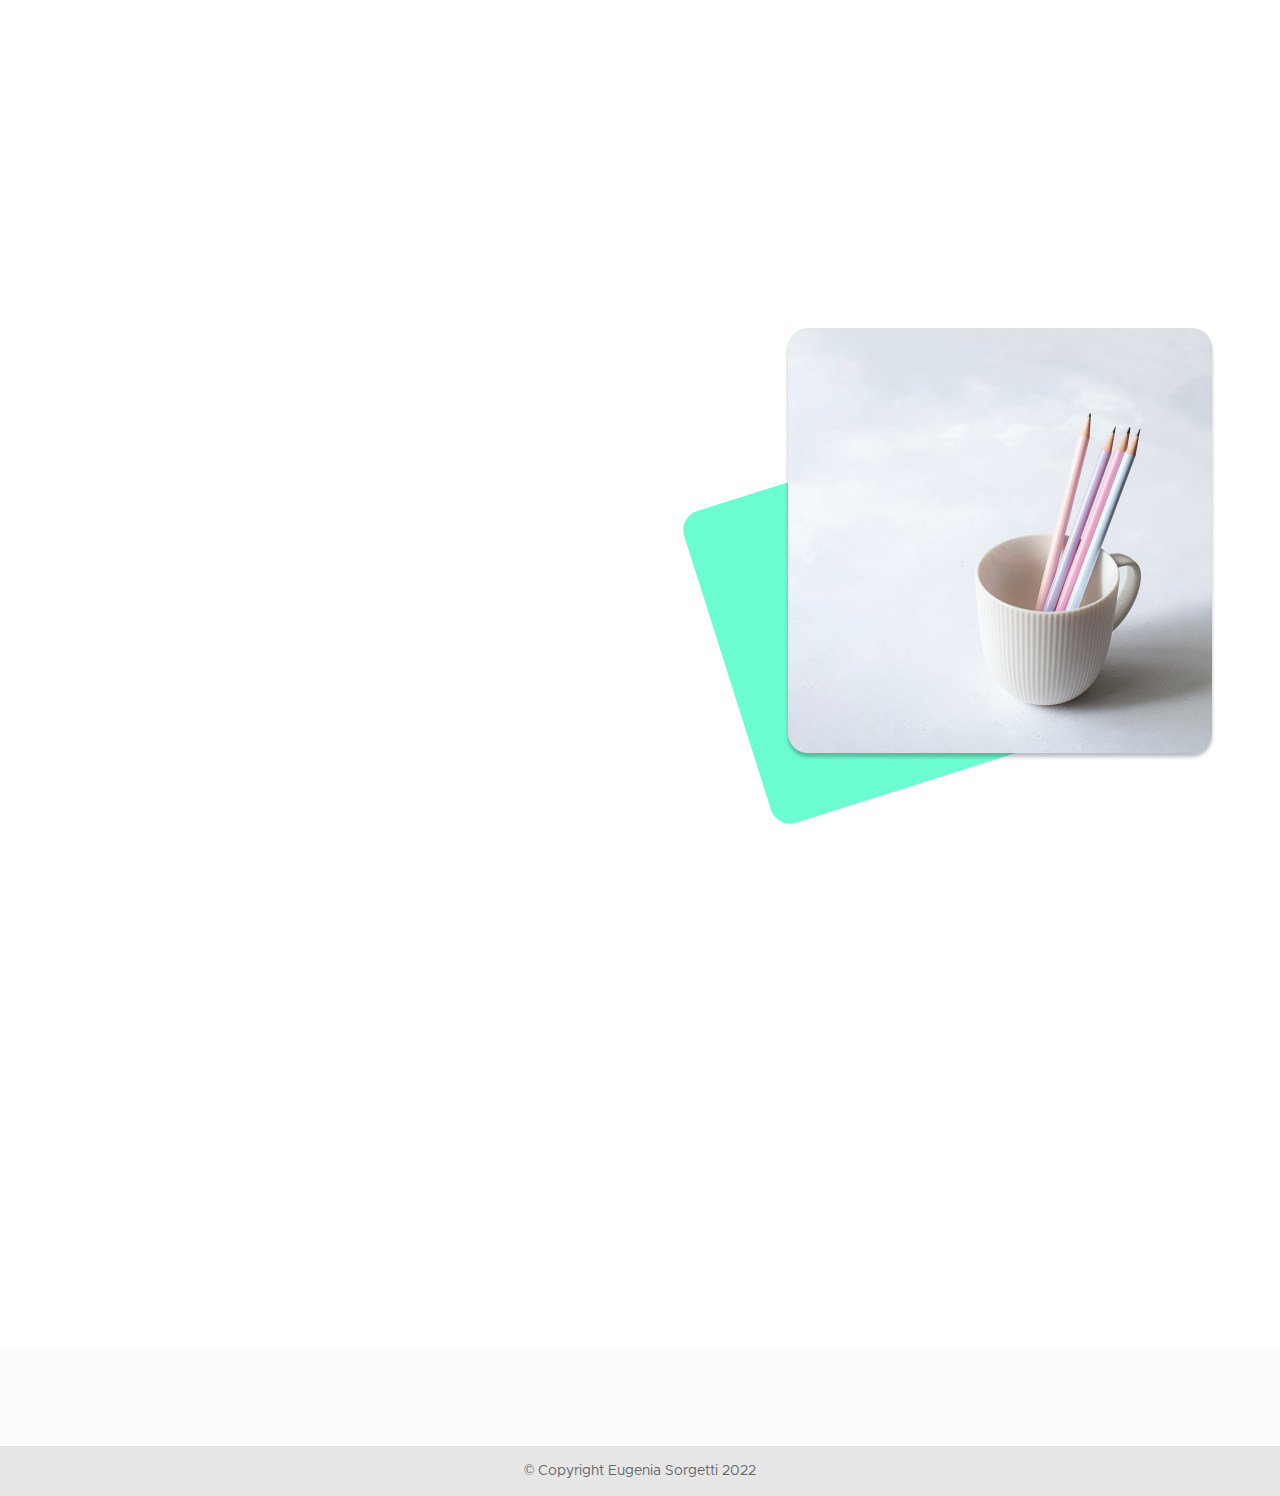
==== commit acd9d800: "Portfolio 2023" ====
--- a/about.html
+++ b/about.html
@@ -35,14 +35,14 @@
     </nav>
 <main>
     <section class="hero about">
-        <h1  data-aos="fade-right" data-aos-duration="1000">Siempre <span>pensando</span> <br> más allá <svg width="268" height="43" viewBox="0 0 268 43" fill="none" xmlns="http://www.w3.org/2000/svg">
+        <h1  data-aos="fade-down" data-aos-duration="1000">Siempre <span>pensando</span> <br> más allá <svg width="268" height="43" viewBox="0 0 268 43" fill="none" xmlns="http://www.w3.org/2000/svg">
             <path d="M4 38.5001C38.3333 20.8335 138.4 -9.19988 264 12.0001" stroke="#ED2065" stroke-width="8"
                 stroke-linecap="round"/>
         </svg></h1>
        
     <div>
-        <img src="imgs/squares.jpg" alt=""  data-aos="fade-up-right" data-aos-duration="1500">
-        <p data-aos="fade-up-left" data-aos-duration="1500">
+        <img src="imgs/squares.jpg" data-aos="fade-up" data-aos-duration="1500">
+        <p data-aos="fade-up" data-aos-duration="1500">
 
             Recorrí muchas áreas antes de definirme por el diseño web y UX, aunque el hilo en común que las une a
             todas son la <em>creatividad</em>, los desafíos de <em>ingenio</em>, la <em>psicología</em> humana y la <em>comunicación</em>.
@@ -59,20 +59,20 @@
 </section>
 <section class="about-me">
     <div>
-        <h2 data-aos="fade-right" data-aos-duration="1000">Lo que me <span> <br> define</span></h2>
+        <h2 data-aos="fade-down" data-aos-duration="1000">Lo que me <span> <br> define</span></h2>
         <ul>
-            <li data-aos="fade-right" data-aos-duration="1000"  data-aos-delay="300">Empática</li>
-            <li data-aos="fade-right" data-aos-duration="1000"  data-aos-delay="400">Detallista y organizada</li>
-            <li data-aos="fade-right" data-aos-duration="1000"  data-aos-delay="500">Curiosa y siempre en busca de aprender y mejorar</li>
-            <li data-aos="fade-right" data-aos-duration="1000"  data-aos-delay="600">Resiliente</li>
+            <li data-aos="fade-up" data-aos-duration="1000"  data-aos-delay="300">Empática</li>
+            <li data-aos="fade-up" data-aos-duration="1000"  data-aos-delay="400">Detallista y organizada</li>
+            <li data-aos="fade-up" data-aos-duration="1000"  data-aos-delay="500">Curiosa y siempre en busca de aprender y mejorar</li>
+            <li data-aos="fade-up" data-aos-duration="1000"  data-aos-delay="600">Resiliente</li>
         </ul>
     </div>
     <div>
-        <img src="imgs/about-me.jpg" alt="">
+        <img src="imgs/about-me.jpg">
     </div>
 </section>
-<section class="skills" data-aos="fade-up" data-aos-duration="1000">
-    <h2 >Mis <span>skills</span> <br> profesionales</h2>
+<section class="skills" data-aos="fade-down" data-aos-duration="1000">
+    <h2>Mis <span>skills</span> <br> profesionales</h2>
     <p>Tengo experiencia trabajando en equipos multidisciplinarios y con metodologías ágiles, diseñando y maquetando
         sitios web.
 
@@ -82,7 +82,7 @@
     </p>
     <div class="contact-me">
         <p>¿Te interesa mi perfil?</p>
-        <a href="contacto.html" class="btn"data-aos-delay="500">Contactame</a>
+        <a href="contacto.html" class="btn">Contactame</a>
     </div>
 </section>
 </main>
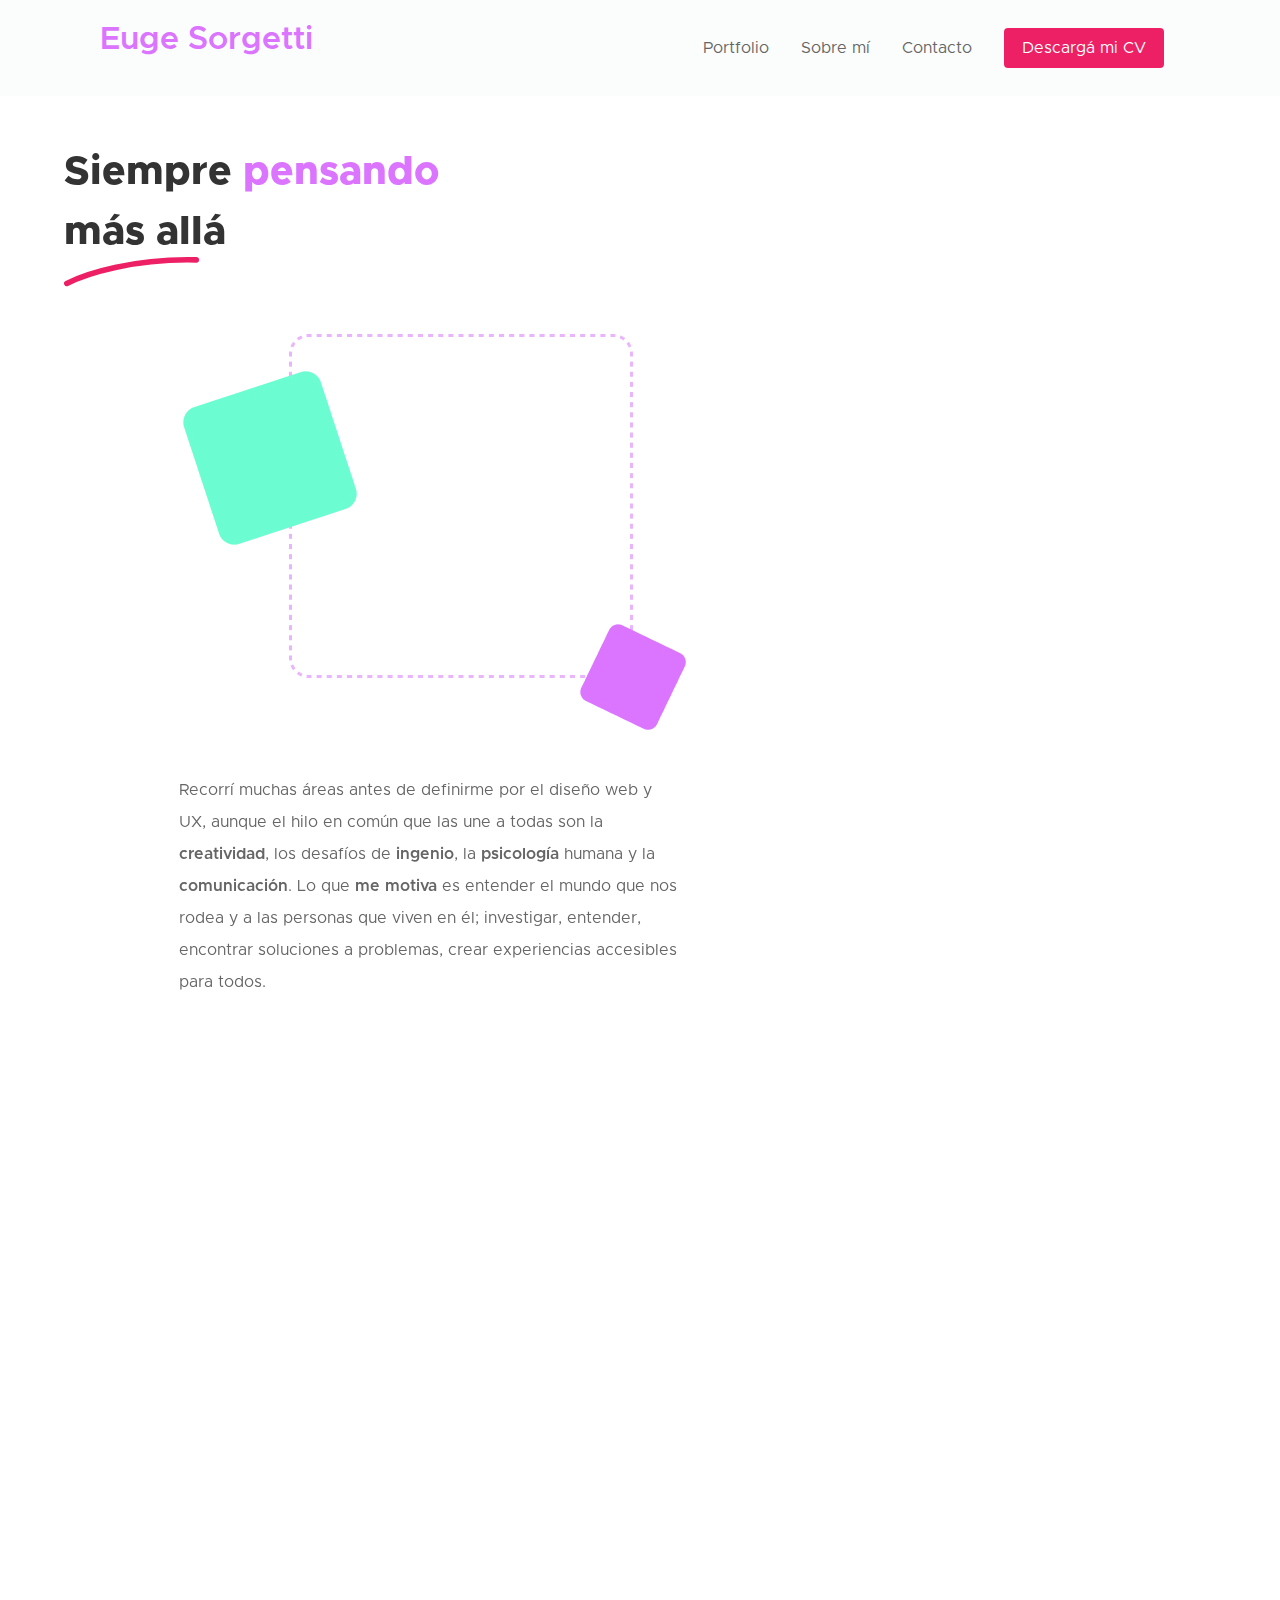
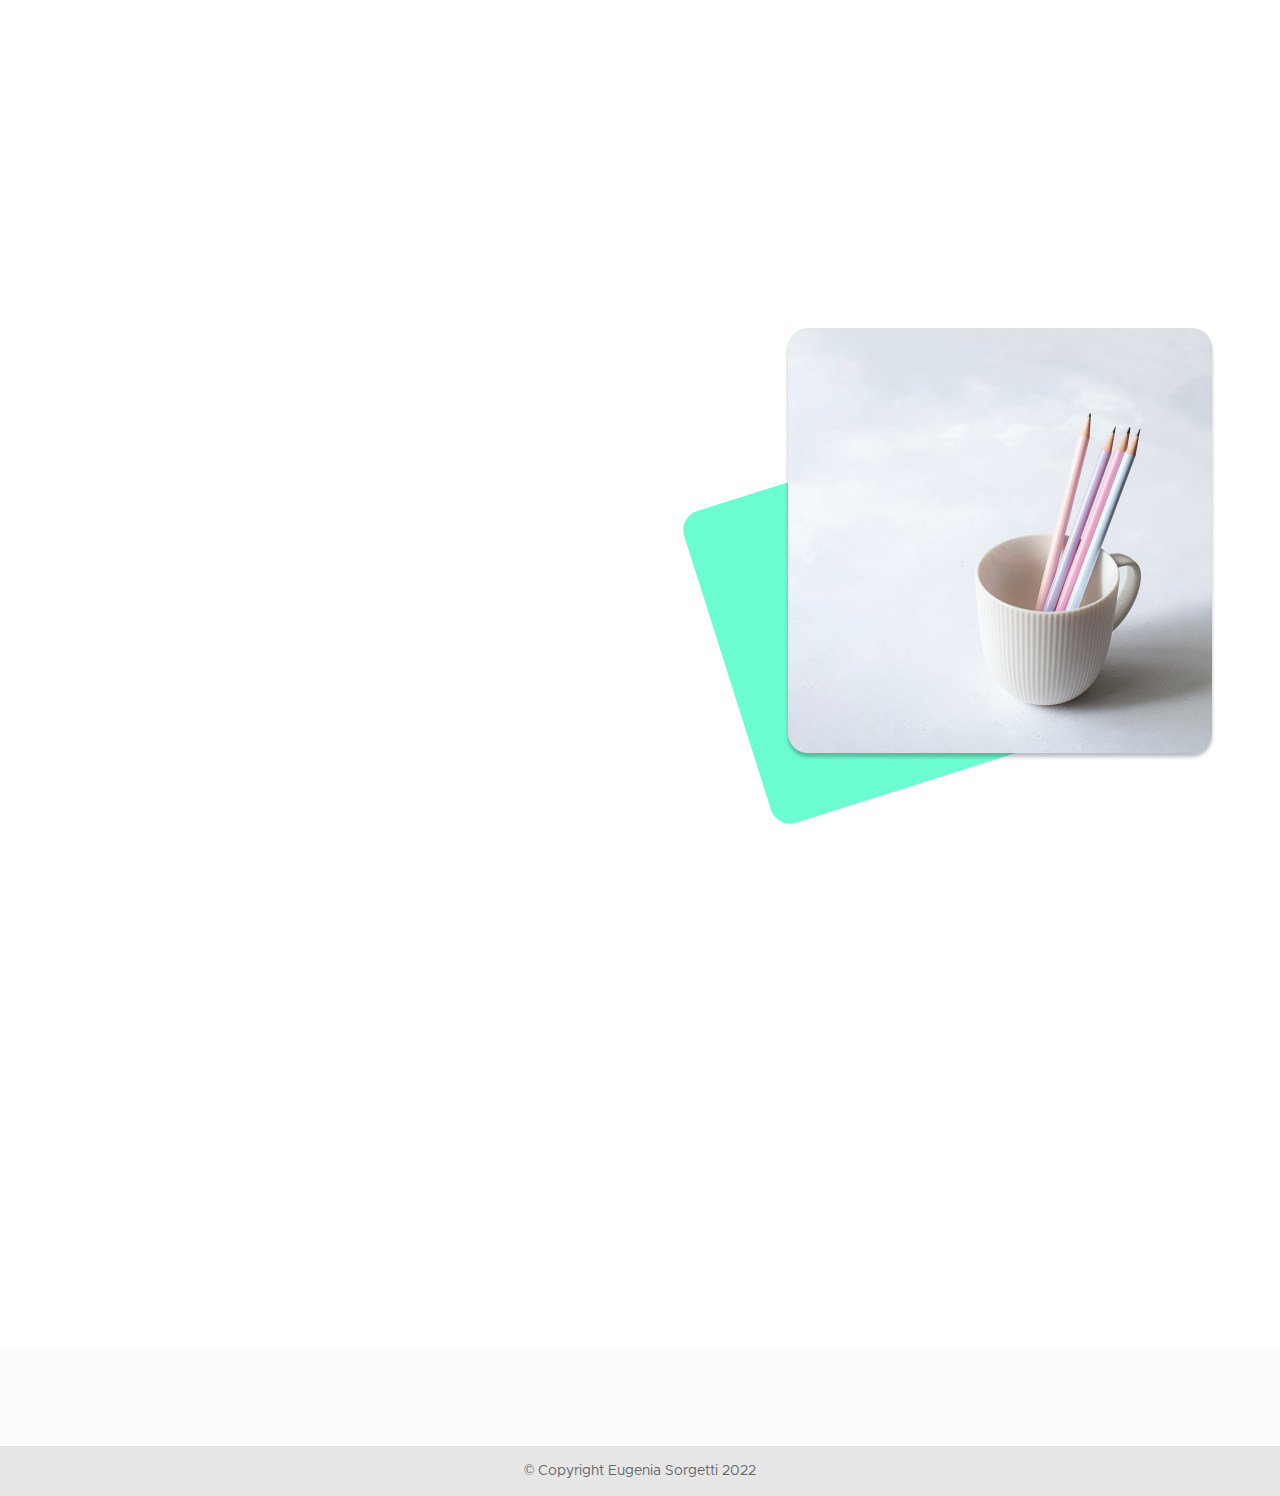
==== commit 0da75f87: "Update" ====
--- a/about.html
+++ b/about.html
@@ -29,7 +29,7 @@
                 <a href="contacto.html">Contacto</a>
             </li>
             <li class="nav-link">
-                <a href="https://drive.google.com/file/d/1_yiZOgOAzIWx47Ygrekd1llctquznwh_/view?usp=sharing" target="_blank" class="btn nav-btn">Descargá mi CV</a>
+                <a href="https://drive.google.com/file/d/1KX0UtImABABsmMCEw64ewixFg65qPIVh/view?usp=sharing" target="_blank" class="btn nav-btn">Descargá mi CV</a>
             </li>
         </ul>
     </nav>
--- a/style.css
+++ b/style.css
@@ -790,7 +790,7 @@
 .mockups {
   width: 90%;
   max-width: 1400px;
-  margin: 7% auto;
+  margin: 4% auto;
 }
 
 .mockups .row {
@@ -816,6 +816,62 @@
   position: relative;
 }
 
+.mockups .row.preview {
+  margin-bottom: 80px;
+  -webkit-box-pack: center;
+      -ms-flex-pack: center;
+          justify-content: center;
+  -webkit-box-align: center;
+      -ms-flex-align: center;
+          align-items: center;
+  -webkit-box-orient: vertical;
+  -webkit-box-direction: normal;
+      -ms-flex-direction: column;
+          flex-direction: column;
+}
+
+.mockups .row.preview .divide {
+  color: #ED2065;
+}
+
+.mockups .row.preview .divide:nth-child(4) {
+  margin-top: 20px;
+}
+
+.mockups .row.preview p {
+  font-weight: bold;
+  font-size: 20px;
+  max-width: 40ch;
+  text-align: center;
+  margin-top: 16px;
+}
+
+.mockups .row.preview p a {
+  color: #ED2065;
+}
+
+.mockups .row.preview div {
+  display: -webkit-box;
+  display: -ms-flexbox;
+  display: flex;
+  -webkit-box-orient: horizontal;
+  -webkit-box-direction: normal;
+      -ms-flex-direction: row;
+          flex-direction: row;
+  -webkit-box-pack: center;
+      -ms-flex-pack: center;
+          justify-content: center;
+  -webkit-box-align: center;
+      -ms-flex-align: center;
+          align-items: center;
+}
+
+.mockups .row.preview div img {
+  width: 30%;
+  margin: 24px;
+  border-radius: 8px;
+}
+
 .mockups .row div {
   text-align: center;
   position: relative;
@@ -835,6 +891,7 @@
   max-width: 500px;
   -webkit-box-shadow: 0 0 10px rgba(0, 0, 0, 0.2);
           box-shadow: 0 0 10px rgba(0, 0, 0, 0.2);
+  border-radius: 16px;
 }
 
 .mockups.wd .row {
@@ -995,6 +1052,15 @@
   .mockups .row {
     margin-bottom: 72px;
   }
+  .mockups .row.preview div {
+    -webkit-box-orient: vertical;
+    -webkit-box-direction: normal;
+        -ms-flex-direction: column;
+            flex-direction: column;
+  }
+  .mockups .row.preview div img {
+    width: 100%;
+  }
   .mockups.wd .row {
     -webkit-box-orient: vertical;
     -webkit-box-direction: normal;
